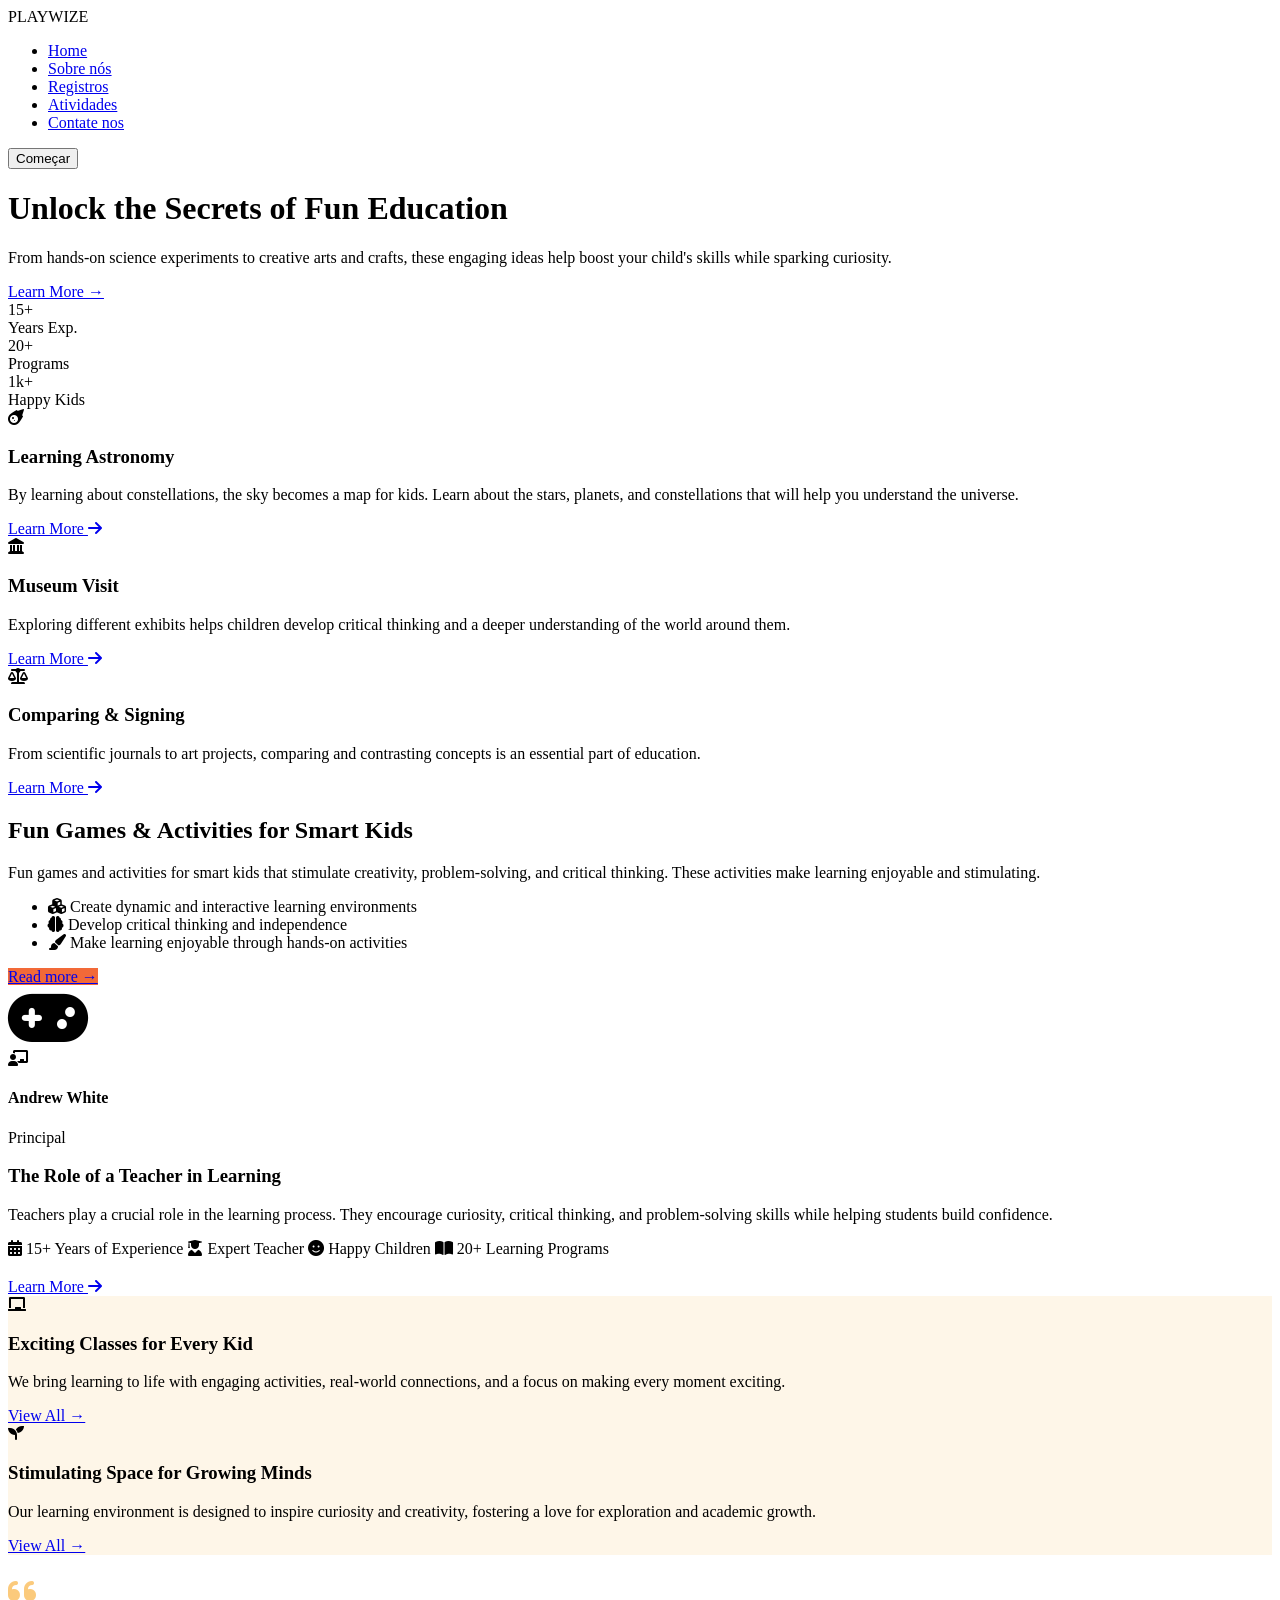
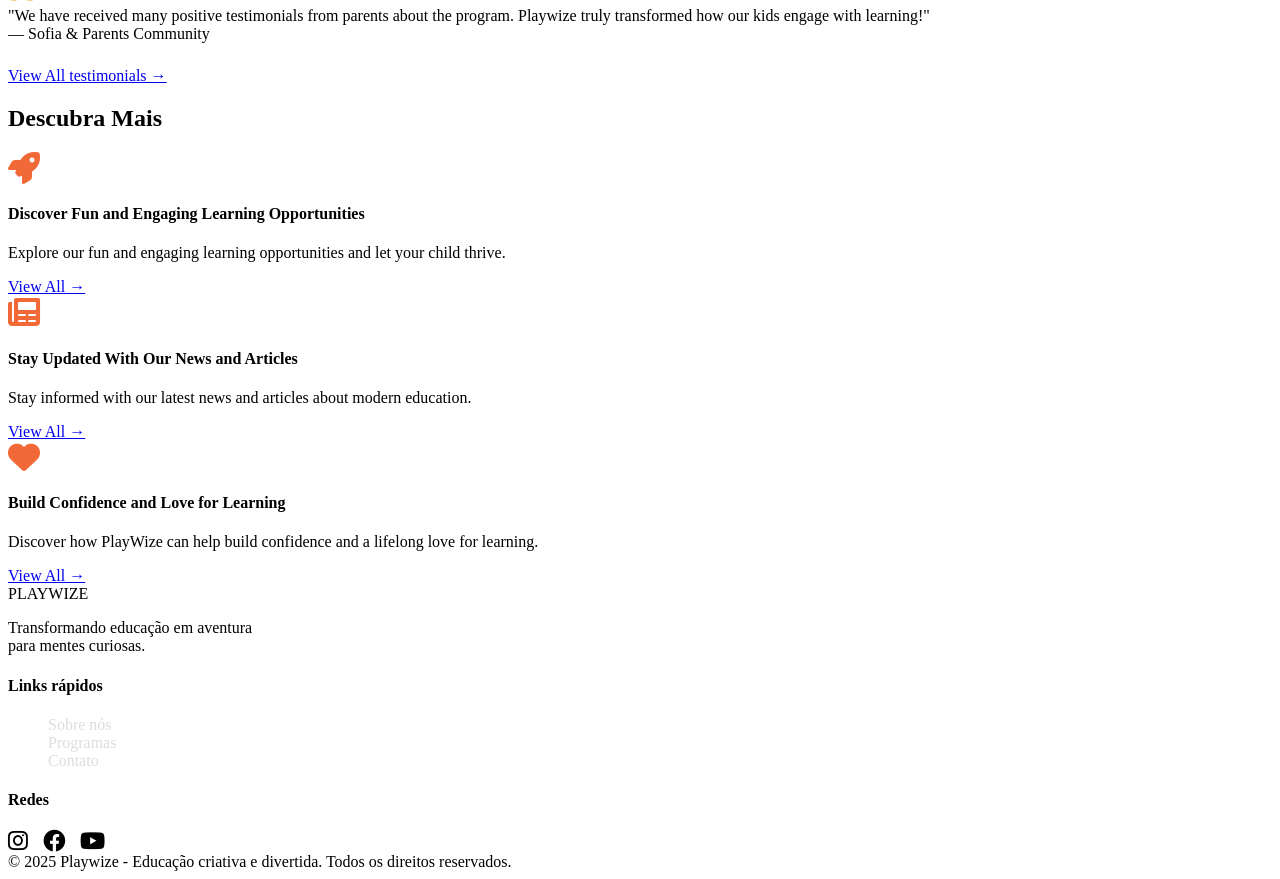
==== index.html @ 47c99db8 "Fase inicial do portfolio" ====
<!DOCTYPE html>
<html lang="pt-br">
<head>
    <meta charset="UTF-8">
    <meta name="viewport" content="width=device-width, initial-scale=1.0, user-scalable=yes">
    <title>Playwize | Educação Divertida e Criativa</title>
    <!-- Google Fonts para uma tipografia moderna -->
    <link href="https://fonts.googleapis.com/css2?family=Inter:opsz,wght@14..32,300;14..32,400;14..32,600;14..32,700;14..32,800&family=Quicksand:wght@400;500;600;700&display=swap" rel="stylesheet">
    <!-- Font Awesome 6 (gratuito) para ícones -->
    <link rel="stylesheet" href="https://cdnjs.cloudflare.com/ajax/libs/font-awesome/6.0.0-beta3/css/all.min.css">
    <!-- CSS Externo -->
    <link rel="stylesheet" href="style.css">
</head>
<body>

<div class="container">
    <!-- Navegação -->
    <div class="navbar">
        <div class="logo">PLAYWIZE</div>
        <ul class="nav-links">
            <li><a href="#">Home</a></li>
            <li><a href="#">Sobre nós</a></li>
            <li><a href="#">Registros</a></li>
            <li><a href="atividades.html">Atividades</a></li>
            <li><a href="#">Contate nos</a></li>
        </ul>
        <button class="btn-outline">Começar</button>
    </div>

    <!-- Hero principal: Unlock the Secrets -->
    <div class="hero">
        <div class="hero-content">
            <h1>Unlock the Secrets of Fun Education</h1>
            <p>From hands-on science experiments to creative arts and crafts, these engaging ideas help boost your child's skills while sparking curiosity.</p>
            <a href="#" class="btn-primary">Learn More →</a>
        </div>
        <div class="hero-stats">
            <div class="stat-item"><div class="stat-number">15+</div><div class="stat-label">Years Exp.</div></div>
            <div class="stat-item"><div class="stat-number">20+</div><div class="stat-label">Programs</div></div>
            <div class="stat-item"><div class="stat-number">1k+</div><div class="stat-label">Happy Kids</div></div>
        </div>
    </div>

    <!-- Três cards principais: Astronomy, Museum, Comparing -->
    <div class="cards-grid">
        <div class="card">
            <div class="card-icon"><i class="fas fa-meteor"></i></div>
            <h3>Learning Astronomy</h3>
            <p>By learning about constellations, the sky becomes a map for kids. Learn about the stars, planets, and constellations that will help you understand the universe.</p>
            <a href="#" class="card-link">Learn More <i class="fas fa-arrow-right"></i></a>
        </div>
        <div class="card">
            <div class="card-icon"><i class="fas fa-landmark"></i></div>
            <h3>Museum Visit</h3>
            <p>Exploring different exhibits helps children develop critical thinking and a deeper understanding of the world around them.</p>
            <a href="#" class="card-link">Learn More <i class="fas fa-arrow-right"></i></a>
        </div>
        <div class="card">
            <div class="card-icon"><i class="fas fa-balance-scale"></i></div>
            <h3>Comparing & Signing</h3>
            <p>From scientific journals to art projects, comparing and contrasting concepts is an essential part of education.</p>
            <a href="#" class="card-link">Learn More <i class="fas fa-arrow-right"></i></a>
        </div>
    </div>

    <!-- Seção "Fun Games & Activities for Smart Kids" com 3 itens + Read more -->
    <div class="features-row">
        <div class="features-text">
            <h2>Fun Games & Activities for Smart Kids</h2>
            <p>Fun games and activities for smart kids that stimulate creativity, problem-solving, and critical thinking. These activities make learning enjoyable and stimulating.</p>
            <ul class="feature-list">
                <li><i class="fas fa-cubes"></i> Create dynamic and interactive learning environments</li>
                <li><i class="fas fa-brain"></i> Develop critical thinking and independence</li>
                <li><i class="fas fa-paintbrush"></i> Make learning enjoyable through hands-on activities</li>
            </ul>
            <a href="#" class="btn-primary" style="background:#F26938;">Read more →</a>
        </div>
        <div class="features-img">
            <i class="fas fa-gamepad" style="font-size: 4rem;"></i>
        </div>
    </div>

    <!-- Teacher role + Andrew White + estatísticas adicionais -->
    <div class="teacher-profile">
        <div class="teacher-avatar">
            <i class="fas fa-chalkboard-user"></i>
            <h4>Andrew White</h4>
            <p>Principal</p>
        </div>
        <div class="teacher-info">
            <h3>The Role of a Teacher in Learning</h3>
            <p>Teachers play a crucial role in the learning process. They encourage curiosity, critical thinking, and problem-solving skills while helping students build confidence.</p>
            <div class="teacher-stats">
                <span class="stat-mini"><i class="fas fa-calendar-alt"></i> 15+ Years of Experience</span>
                <span class="stat-mini"><i class="fas fa-user-graduate"></i> Expert Teacher</span>
                <span class="stat-mini"><i class="fas fa-smile"></i> Happy Children</span>
                <span class="stat-mini"><i class="fas fa-book-open"></i> 20+ Learning Programs</span>
            </div>
            <a href="#" class="card-link" style="margin-top: 20px; display: inline-block;">Learn More <i class="fas fa-arrow-right"></i></a>
        </div>
    </div>

    <!-- Exciting Classes for Every Kid + stimulating space (2 blocos) -->
    <div class="cards-grid" style="margin-bottom: 20px;">
        <div class="card" style="background:#FEF6E8;">
            <div class="card-icon"><i class="fas fa-chalkboard"></i></div>
            <h3>Exciting Classes for Every Kid</h3>
            <p>We bring learning to life with engaging activities, real-world connections, and a focus on making every moment exciting.</p>
            <a href="#" class="card-link">View All →</a>
        </div>
        <div class="card" style="background:#FEF6E8;">
            <div class="card-icon"><i class="fas fa-seedling"></i></div>
            <h3>Stimulating Space for Growing Minds</h3>
            <p>Our learning environment is designed to inspire curiosity and creativity, fostering a love for exploration and academic growth.</p>
            <a href="#" class="card-link">View All →</a>
        </div>
    </div>

    <!-- Depoimentos "What Parents Say" -->
    <div class="testimonials">
        <i class="fas fa-quote-left" style="font-size: 2rem; color:#F9A826; opacity:0.6;"></i>
        <div class="testimonial-text">"We have received many positive testimonials from parents about the program. Playwize truly transformed how our kids engage with learning!"</div>
        <div class="stat-mini" style="background: white; display: inline-block;">— Sofia & Parents Community</div>
        <div style="margin-top: 24px;"><a href="#" class="card-link">View All testimonials →</a></div>
    </div>

    <!-- Discover fun learning opportunities + stay updated + Build confidence (três colunas estilo artigos/news) -->
    <h2 class="section-title" style="margin-bottom: 20px;">Descubra Mais</h2>
    <div class="grid-articles">
        <div class="article-card">
            <i class="fas fa-rocket" style="font-size: 2rem; color:#F26938;"></i>
            <h4>Discover Fun and Engaging Learning Opportunities</h4>
            <p>Explore our fun and engaging learning opportunities and let your child thrive.</p>
            <a href="#" class="btn-sm">View All →</a>
        </div>
        <div class="article-card">
            <i class="fas fa-newspaper" style="font-size: 2rem; color:#F26938;"></i>
            <h4>Stay Updated With Our News and Articles</h4>
            <p>Stay informed with our latest news and articles about modern education.</p>
            <a href="#" class="btn-sm">View All →</a>
        </div>
        <div class="article-card">
            <i class="fas fa-heart" style="font-size: 2rem; color:#F26938;"></i>
            <h4>Build Confidence and Love for Learning</h4>
            <p>Discover how PlayWize can help build confidence and a lifelong love for learning.</p>
            <a href="#" class="btn-sm">View All →</a>
        </div>
    </div>

</div> <!-- fim container -->

<footer>
    <div class="container">
        <div class="footer-inner">
            <div>
                <div class="footer-logo">PLAYWIZE</div>
                <p style="margin-top: 16px; max-width: 260px;">Transformando educação em aventura para mentes curiosas.</p>
            </div>
            <div>
                <h4>Links rápidos</h4>
                <ul style="list-style: none; margin-top: 10px;">
                    <li><a href="#" style="color:#ddd; text-decoration: none;">Sobre nós</a></li>
                    <li><a href="#" style="color:#ddd; text-decoration: none;">Programas</a></li>
                    <li><a href="#" style="color:#ddd; text-decoration: none;">Contato</a></li>
                </ul>
            </div>
            <div>
                <h4>Redes</h4>
                <div style="display: flex; gap: 15px; margin-top: 12px;">
                    <i class="fab fa-instagram" style="font-size: 1.4rem;"></i>
                    <i class="fab fa-facebook" style="font-size: 1.4rem;"></i>
                    <i class="fab fa-youtube" style="font-size: 1.4rem;"></i>
                </div>
            </div>
        </div>
        <div class="copyright">
            © 2025 Playwize - Educação criativa e divertida. Todos os direitos reservados.
        </div>
    </div>
</footer>

<!-- Script para navegação demonstrativa -->
<script>
    document.querySelectorAll('a[href="#"]').forEach(link => {
        link.addEventListener('click', (e) => {
            e.preventDefault();
            alert('Navegação demonstrativa: esta é uma landing page estática do Playwize.');
        });
    });
    document.querySelectorAll('.btn-primary, .btn-outline, .card-link, .btn-sm').forEach(btn => {
        if(btn.getAttribute('href') === '#') {
            btn.addEventListener('click', (e) => {
                e.preventDefault();
                alert('Explore mais conteúdos incríveis do Playwize!');
            });
        }
    });
</script>
</body>
</html>
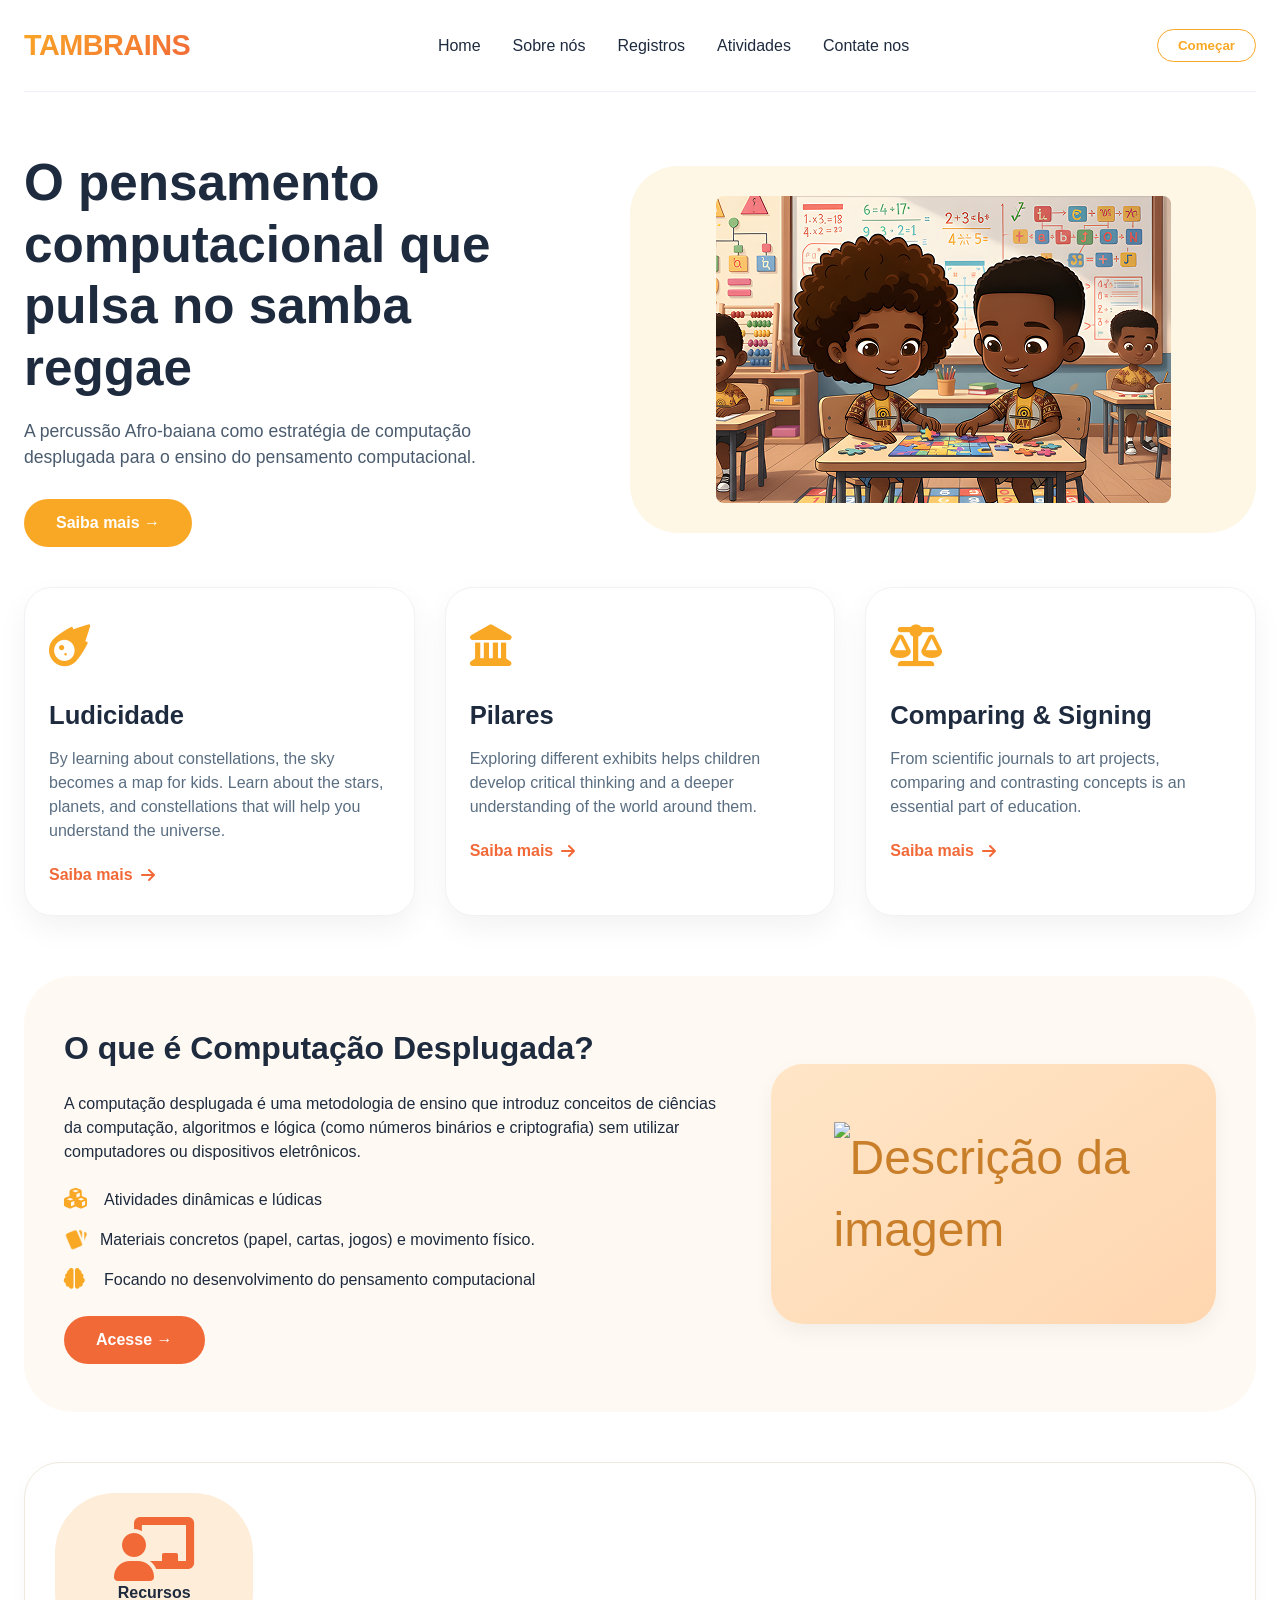
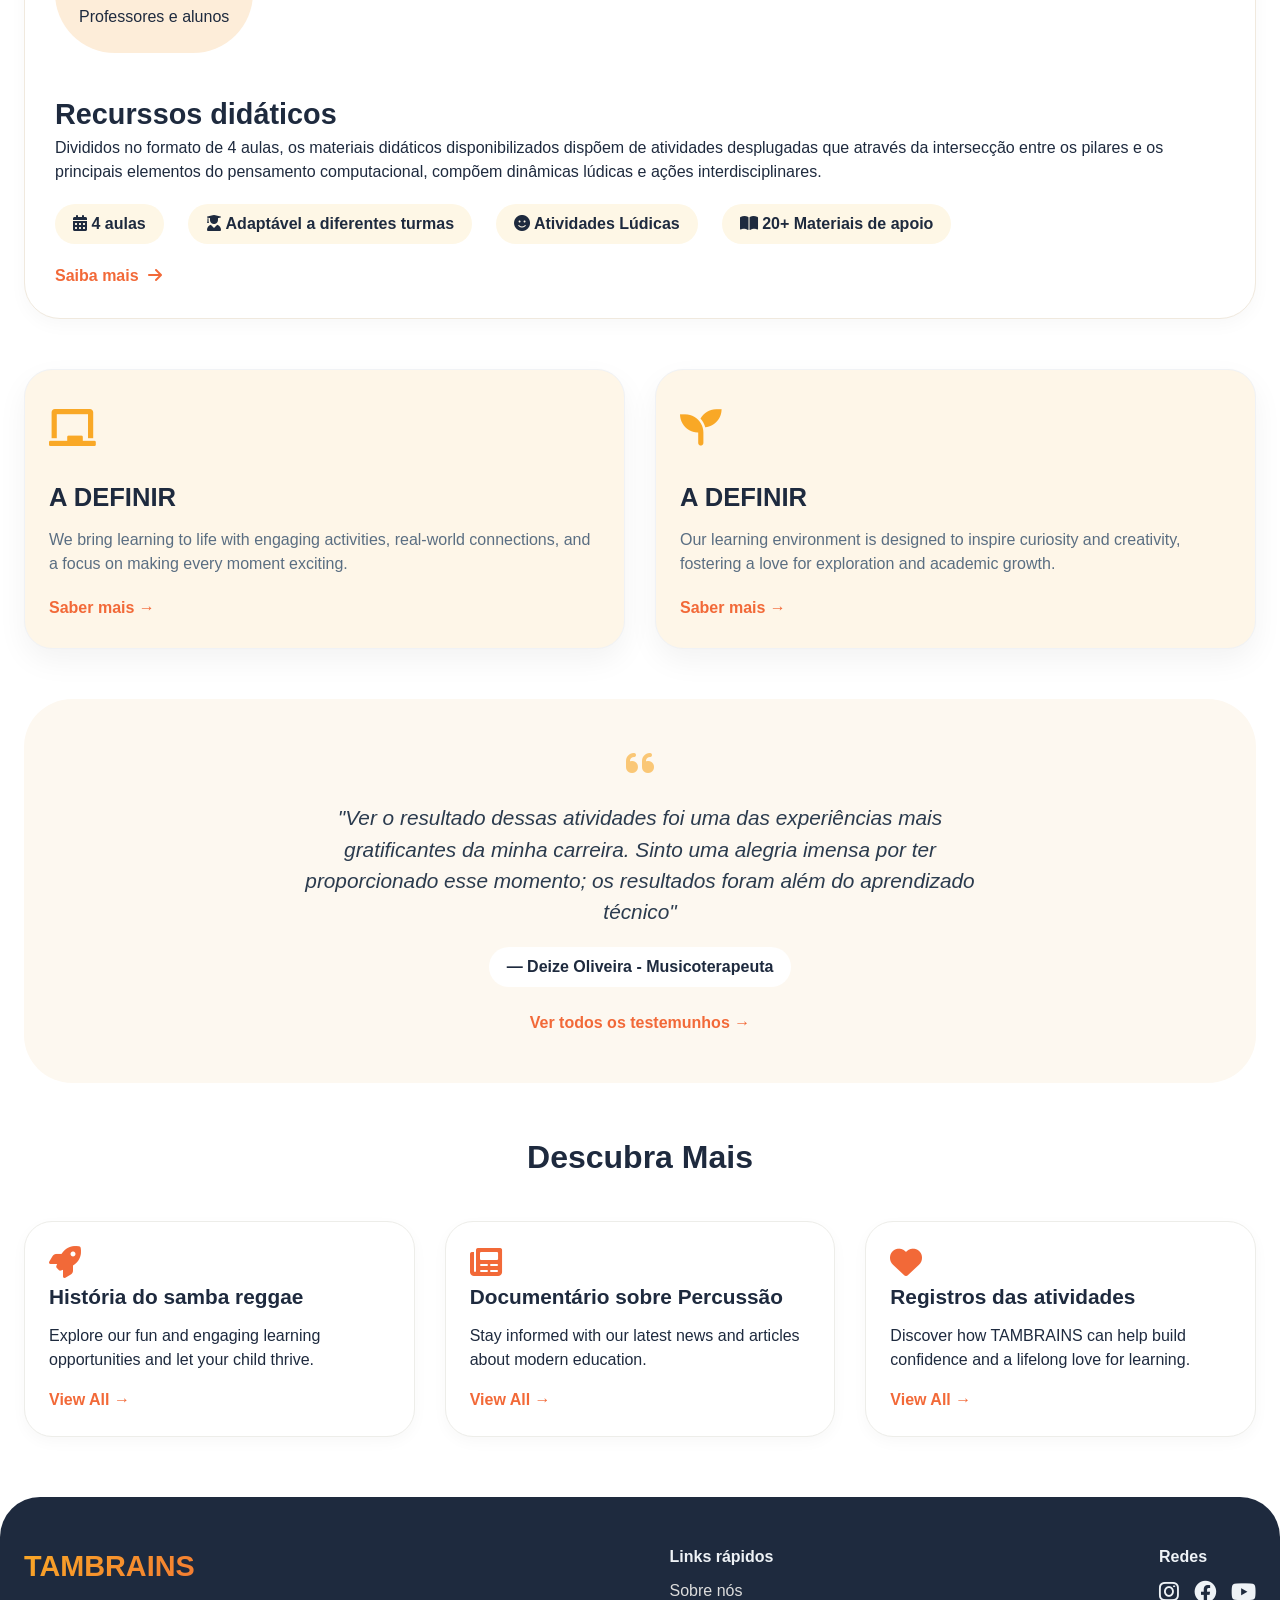
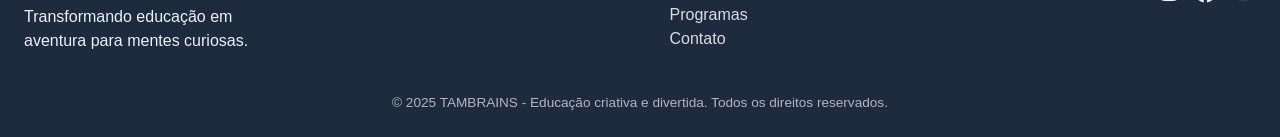
==== commit 89c8de52: "correção de erro de commit" ====
--- a/index.html
+++ b/index.html
@@ -3,7 +3,7 @@
 <head>
     <meta charset="UTF-8">
     <meta name="viewport" content="width=device-width, initial-scale=1.0, user-scalable=yes">
-    <title>Playwize | Educação Divertida e Criativa</title>
+    <title>O pensamento computacional que pulsa no samba reggae</title>
     <!-- Google Fonts para uma tipografia moderna -->
     <link href="https://fonts.googleapis.com/css2?family=Inter:opsz,wght@14..32,300;14..32,400;14..32,600;14..32,700;14..32,800&family=Quicksand:wght@400;500;600;700&display=swap" rel="stylesheet">
     <!-- Font Awesome 6 (gratuito) para ícones -->
@@ -16,7 +16,7 @@
 <div class="container">
     <!-- Navegação -->
     <div class="navbar">
-        <div class="logo">PLAYWIZE</div>
+        <div class="logo">TAMBRAINS</div>
         <ul class="nav-links">
             <li><a href="#">Home</a></li>
             <li><a href="#">Sobre nós</a></li>
@@ -30,73 +30,71 @@
     <!-- Hero principal: Unlock the Secrets -->
     <div class="hero">
         <div class="hero-content">
-            <h1>Unlock the Secrets of Fun Education</h1>
-            <p>From hands-on science experiments to creative arts and crafts, these engaging ideas help boost your child's skills while sparking curiosity.</p>
-            <a href="#" class="btn-primary">Learn More →</a>
+            <h1>O pensamento computacional que pulsa no samba reggae</h1>
+            <p>A percussão Afro-baiana como estratégia de computação desplugada para o ensino do pensamento computacional.</p>
+            <a href="#" class="btn-primary">Saiba mais →</a>
         </div>
-        <div class="hero-stats">
-            <div class="stat-item"><div class="stat-number">15+</div><div class="stat-label">Years Exp.</div></div>
-            <div class="stat-item"><div class="stat-number">20+</div><div class="stat-label">Programs</div></div>
-            <div class="stat-item"><div class="stat-number">1k+</div><div class="stat-label">Happy Kids</div></div>
+       <div class="hero-stats">
+        <img src="assets/images/Img1.png" alt="Descrição da Oficina" class="img-hero">
         </div>
-    </div>
+        </div>
 
     <!-- Três cards principais: Astronomy, Museum, Comparing -->
     <div class="cards-grid">
         <div class="card">
             <div class="card-icon"><i class="fas fa-meteor"></i></div>
-            <h3>Learning Astronomy</h3>
+            <h3>Ludicidade</h3>
             <p>By learning about constellations, the sky becomes a map for kids. Learn about the stars, planets, and constellations that will help you understand the universe.</p>
-            <a href="#" class="card-link">Learn More <i class="fas fa-arrow-right"></i></a>
+            <a href="#" class="card-link">Saiba mais <i class="fas fa-arrow-right"></i></a>
         </div>
         <div class="card">
             <div class="card-icon"><i class="fas fa-landmark"></i></div>
-            <h3>Museum Visit</h3>
+            <h3>Pilares</h3>
             <p>Exploring different exhibits helps children develop critical thinking and a deeper understanding of the world around them.</p>
-            <a href="#" class="card-link">Learn More <i class="fas fa-arrow-right"></i></a>
+            <a href="#" class="card-link">Saiba mais <i class="fas fa-arrow-right"></i></a>
         </div>
         <div class="card">
             <div class="card-icon"><i class="fas fa-balance-scale"></i></div>
             <h3>Comparing & Signing</h3>
             <p>From scientific journals to art projects, comparing and contrasting concepts is an essential part of education.</p>
-            <a href="#" class="card-link">Learn More <i class="fas fa-arrow-right"></i></a>
+            <a href="#" class="card-link">Saiba mais <i class="fas fa-arrow-right"></i></a>
         </div>
     </div>
 
-    <!-- Seção "Fun Games & Activities for Smart Kids" com 3 itens + Read more -->
+    <!-- Seção Computação Desplugada-->
     <div class="features-row">
         <div class="features-text">
-            <h2>Fun Games & Activities for Smart Kids</h2>
-            <p>Fun games and activities for smart kids that stimulate creativity, problem-solving, and critical thinking. These activities make learning enjoyable and stimulating.</p>
+            <h2>O que é Computação Desplugada?</h2>
+            <p>A computação desplugada é uma metodologia de ensino que introduz conceitos de ciências da computação, algoritmos e lógica (como números binários e criptografia) sem utilizar computadores ou dispositivos eletrônicos.</p>
             <ul class="feature-list">
-                <li><i class="fas fa-cubes"></i> Create dynamic and interactive learning environments</li>
-                <li><i class="fas fa-brain"></i> Develop critical thinking and independence</li>
-                <li><i class="fas fa-paintbrush"></i> Make learning enjoyable through hands-on activities</li>
+                <li><i class="fas fa-cubes"></i> Atividades dinâmicas e lúdicas</li>
+                <li><img src="assets/icons/mdi_cards.png" alt="ícone de carta" class="custom-icon"> Materiais concretos (papel, cartas, jogos) e movimento físico.</li>
+                <li><i class="fas fa-brain"></i> Focando no desenvolvimento do pensamento computacional</li>
             </ul>
-            <a href="#" class="btn-primary" style="background:#F26938;">Read more →</a>
+            <a href="#" class="btn-primary" style="background:#F26938;">Acesse →</a>
         </div>
         <div class="features-img">
-            <i class="fas fa-gamepad" style="font-size: 4rem;"></i>
+            <img src="assets/images/img2.png" alt="Descrição da imagem" style="width: 320px; height: auto;">
         </div>
-    </div>
+        </div>
 
-    <!-- Teacher role + Andrew White + estatísticas adicionais -->
+    <!-- Teacher role-->
     <div class="teacher-profile">
         <div class="teacher-avatar">
             <i class="fas fa-chalkboard-user"></i>
-            <h4>Andrew White</h4>
-            <p>Principal</p>
+            <h4>Recursos</h4>
+            <p>Professores e alunos</p>
         </div>
         <div class="teacher-info">
-            <h3>The Role of a Teacher in Learning</h3>
-            <p>Teachers play a crucial role in the learning process. They encourage curiosity, critical thinking, and problem-solving skills while helping students build confidence.</p>
+            <h3>Recurssos didáticos </h3>
+            <p>Divididos no formato de 4 aulas, os materiais didáticos disponibilizados dispõem de atividades desplugadas que através da intersecção entre os pilares e os principais elementos do pensamento computacional, compõem dinâmicas lúdicas e ações interdisciplinares.</p>
             <div class="teacher-stats">
-                <span class="stat-mini"><i class="fas fa-calendar-alt"></i> 15+ Years of Experience</span>
-                <span class="stat-mini"><i class="fas fa-user-graduate"></i> Expert Teacher</span>
-                <span class="stat-mini"><i class="fas fa-smile"></i> Happy Children</span>
-                <span class="stat-mini"><i class="fas fa-book-open"></i> 20+ Learning Programs</span>
+                <span class="stat-mini"><i class="fas fa-calendar-alt"></i> 4 aulas</span>
+                <span class="stat-mini"><i class="fas fa-user-graduate"></i> Adaptável a diferentes turmas</span>
+                <span class="stat-mini"><i class="fas fa-smile"></i> Atividades Lúdicas</span>
+                <span class="stat-mini"><i class="fas fa-book-open"></i>  20+ Materiais de apoio </span>
             </div>
-            <a href="#" class="card-link" style="margin-top: 20px; display: inline-block;">Learn More <i class="fas fa-arrow-right"></i></a>
+            <a href="#" class="card-link" style="margin-top: 20px; display: inline-block;">Saiba mais  <i class="fas fa-arrow-right"></i></a>
         </div>
     </div>
 
@@ -104,24 +102,24 @@
     <div class="cards-grid" style="margin-bottom: 20px;">
         <div class="card" style="background:#FEF6E8;">
             <div class="card-icon"><i class="fas fa-chalkboard"></i></div>
-            <h3>Exciting Classes for Every Kid</h3>
+            <h3>A DEFINIR</h3>
             <p>We bring learning to life with engaging activities, real-world connections, and a focus on making every moment exciting.</p>
-            <a href="#" class="card-link">View All →</a>
+            <a href="#" class="card-link">Saber mais →</a>
         </div>
         <div class="card" style="background:#FEF6E8;">
             <div class="card-icon"><i class="fas fa-seedling"></i></div>
-            <h3>Stimulating Space for Growing Minds</h3>
+            <h3>A DEFINIR</h3>
             <p>Our learning environment is designed to inspire curiosity and creativity, fostering a love for exploration and academic growth.</p>
-            <a href="#" class="card-link">View All →</a>
+            <a href="#" class="card-link">Saber mais →</a>
         </div>
     </div>
 
     <!-- Depoimentos "What Parents Say" -->
     <div class="testimonials">
         <i class="fas fa-quote-left" style="font-size: 2rem; color:#F9A826; opacity:0.6;"></i>
-        <div class="testimonial-text">"We have received many positive testimonials from parents about the program. Playwize truly transformed how our kids engage with learning!"</div>
-        <div class="stat-mini" style="background: white; display: inline-block;">— Sofia & Parents Community</div>
-        <div style="margin-top: 24px;"><a href="#" class="card-link">View All testimonials →</a></div>
+        <div class="testimonial-text">"Ver o resultado dessas atividades foi uma das experiências mais gratificantes da minha carreira. Sinto uma alegria imensa por ter proporcionado esse momento; os resultados foram além do aprendizado técnico"</div>
+        <div class="stat-mini" style="background: white; display: inline-block;">— Deize Oliveira - Musicoterapeuta</div>
+        <div style="margin-top: 24px;"><a href="#" class="card-link">Ver todos os testemunhos →</a></div>
     </div>
 
     <!-- Discover fun learning opportunities + stay updated + Build confidence (três colunas estilo artigos/news) -->
@@ -129,20 +127,20 @@
     <div class="grid-articles">
         <div class="article-card">
             <i class="fas fa-rocket" style="font-size: 2rem; color:#F26938;"></i>
-            <h4>Discover Fun and Engaging Learning Opportunities</h4>
+            <h4>História do samba reggae</h4>
             <p>Explore our fun and engaging learning opportunities and let your child thrive.</p>
             <a href="#" class="btn-sm">View All →</a>
         </div>
         <div class="article-card">
             <i class="fas fa-newspaper" style="font-size: 2rem; color:#F26938;"></i>
-            <h4>Stay Updated With Our News and Articles</h4>
+            <h4>Documentário sobre Percussão</h4>
             <p>Stay informed with our latest news and articles about modern education.</p>
             <a href="#" class="btn-sm">View All →</a>
         </div>
         <div class="article-card">
             <i class="fas fa-heart" style="font-size: 2rem; color:#F26938;"></i>
-            <h4>Build Confidence and Love for Learning</h4>
-            <p>Discover how PlayWize can help build confidence and a lifelong love for learning.</p>
+            <h4>Registros das atividades</h4>
+            <p>Discover how TAMBRAINS can help build confidence and a lifelong love for learning.</p>
             <a href="#" class="btn-sm">View All →</a>
         </div>
     </div>
@@ -153,7 +151,7 @@
     <div class="container">
         <div class="footer-inner">
             <div>
-                <div class="footer-logo">PLAYWIZE</div>
+                <div class="footer-logo">TAMBRAINS</div>
                 <p style="margin-top: 16px; max-width: 260px;">Transformando educação em aventura para mentes curiosas.</p>
             </div>
             <div>
@@ -174,7 +172,7 @@
             </div>
         </div>
         <div class="copyright">
-            © 2025 Playwize - Educação criativa e divertida. Todos os direitos reservados.
+            © 2025 TAMBRAINS - Educação criativa e divertida. Todos os direitos reservados.
         </div>
     </div>
 </footer>
@@ -184,14 +182,14 @@
     document.querySelectorAll('a[href="#"]').forEach(link => {
         link.addEventListener('click', (e) => {
             e.preventDefault();
-            alert('Navegação demonstrativa: esta é uma landing page estática do Playwize.');
+            alert('Navegação demonstrativa: esta é uma landing page estática do TAMBRAINS.');
         });
     });
     document.querySelectorAll('.btn-primary, .btn-outline, .card-link, .btn-sm').forEach(btn => {
         if(btn.getAttribute('href') === '#') {
             btn.addEventListener('click', (e) => {
                 e.preventDefault();
-                alert('Explore mais conteúdos incríveis do Playwize!');
+                alert('Explore mais conteúdos incríveis do TAMBRAINS!');
             });
         }
     });
--- a/style.css
+++ b/style.css
@@ -0,0 +1,817 @@
+* {
+    margin: 0;
+    padding: 0;
+    box-sizing: border-box;
+}
+
+body {
+    font-family: 'Inter', sans-serif;
+    background-color: #ffffff;
+    color: #1E2A3E;
+    line-height: 1.5;
+    scroll-behavior: smooth;
+}
+
+.container {
+    max-width: 1280px;
+    margin: 0 auto;
+    padding: 0 24px;
+}
+
+/* header / navegação */
+.navbar {
+    display: flex;
+    justify-content: space-between;
+    align-items: center;
+    padding: 24px 0;
+    flex-wrap: wrap;
+    gap: 20px;
+    border-bottom: 1px solid #eef2f6;
+}
+
+.logo {
+    font-size: 1.8rem;
+    font-weight: 800;
+    font-family: 'Quicksand', sans-serif;
+    background: linear-gradient(135deg, #F9A826, #F26938);
+    -webkit-background-clip: text;
+    background-clip: text;
+    color: transparent;
+    letter-spacing: -0.5px;
+}
+
+.logo span {
+    color: #F26938;
+    background: none;
+    -webkit-background-clip: unset;
+    background-clip: unset;
+}
+
+.nav-links {
+    display: flex;
+    gap: 32px;
+    list-style: none;
+    font-weight: 500;
+}
+
+.nav-links a {
+    text-decoration: none;
+    color: #1E2A3E;
+    transition: color 0.2s;
+    font-size: 1rem;
+}
+
+.nav-links a:hover {
+    color: #F9A826;
+}
+
+.btn-outline {
+    border: 1.5px solid #F9A826;
+    background: transparent;
+    padding: 8px 20px;
+    border-radius: 40px;
+    font-weight: 600;
+    color: #F9A826;
+    cursor: pointer;
+    transition: 0.2s;
+}
+
+.btn-outline:hover {
+    background: #F9A826;
+    color: white;
+}
+
+/* hero */
+.hero {
+    display: flex;
+    flex-wrap: wrap;
+    align-items: center;
+    justify-content: space-between;
+    gap: 40px;
+    padding: 60px 0 40px;
+}
+
+.hero-content {
+    flex: 1;
+}
+
+.hero-content h1 {
+    font-size: 3.2rem;
+    font-weight: 800;
+    line-height: 1.2;
+    margin-bottom: 20px;
+    font-family: 'Quicksand', sans-serif;
+    color: #1E2A3E;
+}
+
+.hero-content p {
+    font-size: 1.1rem;
+    color: #4a5b6e;
+    margin-bottom: 28px;
+    max-width: 90%;
+}
+
+.btn-primary {
+    background: #F9A826;
+    border: none;
+    padding: 12px 32px;
+    border-radius: 40px;
+    font-weight: 700;
+    font-size: 1rem;
+    color: white;
+    cursor: pointer;
+    transition: all 0.2s;
+    display: inline-block;
+    text-decoration: none;
+}
+
+.btn-primary:hover {
+    background: #e08e1a;
+    transform: translateY(-2px);
+}
+
+.hero-stats {
+    flex: 1;
+    background: #FEF7E6;
+    border-radius: 48px;
+    padding: 30px;
+    display: flex;
+    flex-wrap: wrap;
+    justify-content: center;
+    gap: 20px;
+    align-items: center;    
+    overflow: hidden;        
+}
+
+.img-hero {
+    max-width: 90%;         
+    max-height: 90%;       
+    height: auto;
+    object-fit: contain;     
+}
+
+.custom-icon {
+    width: 24px;  
+    height: 24px; 
+    display: inline-block;
+    vertical-align: middle; 
+}
+
+.stat-item {
+    text-align: center;
+}
+
+.stat-number {
+    font-size: 2rem;
+    font-weight: 800;
+    color: #F26938;
+}
+
+.stat-label {
+    font-size: 0.9rem;
+    font-weight: 500;
+}
+
+/* grade de cards (3 colunas) */
+.section-title {
+    font-size: 2rem;
+    font-weight: 700;
+    margin: 48px 0 32px 0;
+    font-family: 'Quicksand', sans-serif;
+    text-align: center;
+}
+
+.cards-grid {
+    display: grid;
+    grid-template-columns: repeat(auto-fit, minmax(280px, 1fr));
+    gap: 30px;
+    margin-bottom: 60px;
+}
+
+.card {
+    background: white;
+    border-radius: 28px;
+    padding: 28px 24px;
+    box-shadow: 0 12px 30px rgba(0,0,0,0.05);
+    transition: 0.25s ease;
+    border: 1px solid #f0f2f5;
+}
+
+.card:hover {
+    transform: translateY(-6px);
+    box-shadow: 0 20px 35px rgba(0,0,0,0.1);
+}
+
+.card-icon {
+    font-size: 2.6rem;
+    color: #F9A826;
+    margin-bottom: 18px;
+}
+
+.card h3 {
+    font-size: 1.6rem;
+    margin-bottom: 12px;
+    font-weight: 700;
+}
+
+.card p {
+    color: #5a6e82;
+    margin-bottom: 20px;
+}
+
+.card-link {
+    font-weight: 600;
+    color: #F26938;
+    text-decoration: none;
+    display: inline-flex;
+    align-items: center;
+    gap: 8px;
+}
+
+.card-link i {
+    transition: transform 0.2s;
+}
+
+.card-link:hover i {
+    transform: translateX(4px);
+}
+
+/* seção de destaques com 3 bullets e imagem (simulada) */
+.features-row {
+    display: flex;
+    flex-wrap: wrap;
+    gap: 40px;
+    background: #FEFAF3;
+    border-radius: 48px;
+    padding: 48px 40px;
+    margin: 40px 0;
+    align-items: center;
+}
+
+.features-text {
+    flex: 1.2;
+}
+
+.features-text h2 {
+    font-size: 2rem;
+    margin-bottom: 20px;
+}
+
+.feature-list {
+    list-style: none;
+    margin: 24px 0;
+}
+
+.feature-list li {
+    margin-bottom: 16px;
+    display: flex;
+    align-items: center;
+    gap: 12px;
+    font-weight: 500;
+}
+
+.feature-list i {
+    color: #F9A826;
+    font-size: 1.3rem;
+    width: 28px;
+}
+
+.features-img {
+    flex: 0.8;
+    background: linear-gradient(145deg, #FFE6C7, #FFD6B0);
+    border-radius: 32px;
+    height: 260px;
+    display: flex;
+    align-items: center;
+    justify-content: center;
+    font-size: 3rem;
+    color: #c97e2a;
+    box-shadow: 0 8px 20px rgba(0,0,0,0.05);
+}
+
+.feature-icon {
+    width: 180px;  
+    height: auto;  
+    display: block;
+    margin: 0 auto; 
+}
+
+/* Opcional: aumentar um pouco mais em telas maiores */
+@media (min-width: 768px) {
+    .feature-icon {
+        width: 250px;
+    }
+}
+
+/* role do professor + depoimentos */
+.teacher-profile {
+    display: flex;
+    flex-wrap: wrap;
+    gap: 40px;
+    background: #fff;
+    border-radius: 36px;
+    padding: 30px;
+    margin: 50px 0;
+    align-items: center;
+    box-shadow: 0 6px 18px rgba(0,0,0,0.03);
+    border: 1px solid #f0e9de;
+}
+
+.teacher-avatar {
+    background: #FDEDD9;
+    border-radius: 60px;
+    padding: 24px;
+    text-align: center;
+    min-width: 180px;
+}
+
+.teacher-avatar i {
+    font-size: 4rem;
+    color: #F26938;
+}
+
+.teacher-info h3 {
+    font-size: 1.8rem;
+    font-weight: 700;
+}
+
+.teacher-stats {
+    display: flex;
+    flex-wrap: wrap;
+    gap: 24px;
+    margin-top: 20px;
+}
+
+.stat-mini {
+    background: #FEF7E6;
+    border-radius: 40px;
+    padding: 8px 18px;
+    font-weight: 600;
+}
+
+.testimonials {
+    background: #FDF8F0;
+    border-radius: 48px;
+    padding: 48px 32px;
+    text-align: center;
+    margin: 50px 0;
+}
+
+.testimonial-text {
+    font-size: 1.3rem;
+    font-style: italic;
+    max-width: 700px;
+    margin: 20px auto;
+    color: #2b3b4e;
+}
+
+.grid-articles {
+    display: grid;
+    grid-template-columns: repeat(auto-fit, minmax(260px, 1fr));
+    gap: 30px;
+    margin: 40px 0;
+}
+
+.article-card {
+    background: #ffffff;
+    border-radius: 28px;
+    padding: 24px;
+    box-shadow: 0 5px 15px rgba(0,0,0,0.03);
+    border: 1px solid #edede9;
+    transition: 0.2s;
+}
+
+.article-card h4 {
+    font-size: 1.3rem;
+    margin-bottom: 12px;
+}
+
+.btn-sm {
+    margin-top: 16px;
+    display: inline-block;
+    font-weight: 600;
+    color: #F26938;
+    text-decoration: none;
+}
+
+footer {
+    background: #1E2A3E;
+    color: #eef2f6;
+    padding: 48px 0 24px;
+    margin-top: 60px;
+    border-radius: 40px 40px 0 0;
+}
+
+.footer-inner {
+    display: flex;
+    flex-wrap: wrap;
+    justify-content: space-between;
+    gap: 30px;
+}
+
+.footer-logo {
+    font-size: 1.8rem;
+    font-weight: 800;
+    font-family: 'Quicksand', sans-serif;
+    background: linear-gradient(135deg, #F9A826, #F26938);
+    -webkit-background-clip: text;
+    background-clip: text;
+    color: transparent;
+}
+
+.copyright {
+    text-align: center;
+    margin-top: 40px;
+    font-size: 0.85rem;
+    opacity: 0.7;
+}
+
+/* Responsividade */
+@media (max-width: 800px) {
+    .navbar {
+        flex-direction: column;
+    }
+    .hero-content h1 {
+        font-size: 2.3rem;
+    }
+    .hero-content p {
+        max-width: 100%;
+    }
+    .section-title {
+        font-size: 1.7rem;
+    }
+}
+
+button, a {
+    cursor: pointer;
+}
+
+/* ============================================
+   NOVOS ESTILOS PARA A PÁGINA DE ATIVIDADES
+   ============================================ */
+
+/* Navegação - link ativo */
+.nav-links a.active {
+    color: #F9A826;
+    border-bottom: 2px solid #F9A826;
+    padding-bottom: 4px;
+}
+
+/* Course Header */
+.course-header {
+    background: linear-gradient(135deg, #1E2A3E 0%, #2a3a4e 100%);
+    border-radius: 24px;
+    padding: 24px 32px;
+    margin: 40px 0 30px;
+    display: flex;
+    flex-wrap: wrap;
+    justify-content: space-between;
+    align-items: center;
+    gap: 20px;
+}
+
+.course-progress {
+    display: flex;
+    align-items: center;
+    gap: 15px;
+    flex-wrap: wrap;
+}
+
+.progress-label {
+    color: #F9A826;
+    font-weight: 600;
+    font-size: 0.9rem;
+}
+
+.progress-bar-container {
+    width: 200px;
+    height: 8px;
+    background: #3a4a5e;
+    border-radius: 10px;
+    overflow: hidden;
+}
+
+.progress-bar-fill {
+    height: 100%;
+    background: #F9A826;
+    border-radius: 10px;
+    transition: width 0.3s ease;
+}
+
+.progress-percent {
+    color: white;
+    font-weight: 700;
+}
+
+.course-stats-badge {
+    display: flex;
+    gap: 12px;
+    align-items: center;
+    flex-wrap: wrap;
+}
+
+.stat-badge {
+    background: #2a3a4e;
+    color: #ddd;
+    padding: 8px 16px;
+    border-radius: 40px;
+    font-size: 0.85rem;
+}
+
+.btn-reset, .btn-continue {
+    padding: 8px 20px;
+    border-radius: 40px;
+    border: none;
+    font-weight: 600;
+    cursor: pointer;
+    transition: 0.2s;
+}
+
+.btn-reset {
+    background: transparent;
+    border: 1px solid #F9A826;
+    color: #F9A826;
+}
+
+.btn-reset:hover {
+    background: #F9A826;
+    color: #1E2A3E;
+}
+
+.btn-continue {
+    background: #F9A826;
+    color: #1E2A3E;
+}
+
+.btn-continue:hover {
+    background: #e08e1a;
+    transform: translateY(-2px);
+}
+
+/* Course Info Card */
+.course-info-card {
+    background: white;
+    border-radius: 32px;
+    padding: 40px;
+    margin: 30px 0;
+    box-shadow: 0 20px 40px rgba(0,0,0,0.05);
+    border: 1px solid #f0f2f5;
+}
+
+.course-info-left {
+    display: flex;
+    justify-content: space-between;
+    margin-bottom: 20px;
+    flex-wrap: wrap;
+    gap: 10px;
+}
+
+.course-code {
+    background: #FEF7E6;
+    padding: 6px 14px;
+    border-radius: 30px;
+    font-weight: 600;
+    color: #F26938;
+    font-size: 0.85rem;
+}
+
+.course-duration {
+    color: #8a9aae;
+    font-size: 0.9rem;
+}
+
+.course-main-title {
+    font-size: 2.2rem;
+    font-weight: 800;
+    margin-bottom: 20px;
+    font-family: 'Quicksand', sans-serif;
+    color: #1E2A3E;
+}
+
+.course-description {
+    color: #5a6e82;
+    line-height: 1.6;
+    margin-bottom: 20px;
+}
+
+/* Tech Tags */
+.tech-tags {
+    display: flex;
+    flex-wrap: wrap;
+    gap: 12px;
+    margin: 25px 0;
+}
+
+.tech-tag {
+    background: #F0F2F5;
+    padding: 6px 16px;
+    border-radius: 30px;
+    font-size: 0.85rem;
+    font-weight: 500;
+    color: #1E2A3E;
+}
+
+.tech-tag:hover {
+    background: #F9A826;
+    color: white;
+    transition: 0.2s;
+}
+
+/* Course Stats Grid */
+.course-stats-grid {
+    display: flex;
+    flex-wrap: wrap;
+    gap: 20px;
+    margin-top: 25px;
+    padding-top: 25px;
+    border-top: 1px solid #eef2f6;
+}
+
+.stat-card {
+    background: #FEFAF3;
+    padding: 12px 20px;
+    border-radius: 50px;
+    font-weight: 500;
+    display: flex;
+    align-items: center;
+    gap: 10px;
+}
+
+.stat-card i {
+    color: #F9A826;
+    font-size: 1.1rem;
+}
+
+/* Modules Section */
+.section-title-module {
+    font-size: 1.8rem;
+    font-weight: 700;
+    margin: 40px 0 30px;
+    font-family: 'Quicksand', sans-serif;
+    color: #1E2A3E;
+    padding-bottom: 10px;
+    border-bottom: 3px solid #F9A826;
+    display: inline-block;
+}
+
+.module {
+    background: white;
+    border-radius: 20px;
+    margin-bottom: 20px;
+    border: 1px solid #eef2f6;
+    overflow: hidden;
+    transition: 0.2s;
+}
+
+.module-header {
+    display: flex;
+    justify-content: space-between;
+    align-items: center;
+    padding: 20px 24px;
+    background: #FEFAF3;
+    cursor: pointer;
+    transition: 0.2s;
+}
+
+.module-header:hover {
+    background: #FEF5E8;
+}
+
+.module-header h3 {
+    font-size: 1.2rem;
+    font-weight: 700;
+}
+
+.module-number {
+    background: #F9A826;
+    color: white;
+    padding: 4px 12px;
+    border-radius: 30px;
+    font-size: 0.85rem;
+    margin-right: 12px;
+}
+
+.module-header i {
+    color: #F9A826;
+    transition: transform 0.3s;
+}
+
+.module.active .module-header i {
+    transform: rotate(180deg);
+}
+
+.module-lessons {
+    display: none;
+    padding: 0;
+}
+
+.module.active .module-lessons {
+    display: block;
+}
+
+.lesson-item {
+    display: flex;
+    justify-content: space-between;
+    align-items: center;
+    padding: 14px 24px;
+    border-top: 1px solid #eef2f6;
+    transition: 0.2s;
+}
+
+.lesson-item:hover {
+    background: #FEFAF3;
+}
+
+.lesson-code {
+    font-family: monospace;
+    font-weight: 600;
+    color: #F26938;
+    min-width: 70px;
+}
+
+.duration {
+    color: #8a9aae;
+    font-size: 0.85rem;
+    font-family: monospace;
+}
+
+/* Cookie Notice */
+.cookie-notice {
+    position: fixed;
+    bottom: 20px;
+    right: 20px;
+    left: auto;
+    background: #1E2A3E;
+    color: white;
+    padding: 16px 24px;
+    border-radius: 16px;
+    display: flex;
+    flex-wrap: wrap;
+    align-items: center;
+    justify-content: space-between;
+    gap: 20px;
+    z-index: 1000;
+    box-shadow: 0 10px 30px rgba(0,0,0,0.2);
+    max-width: 450px;
+}
+
+.cookie-notice p {
+    margin: 0;
+    font-size: 0.85rem;
+}
+
+.cookie-buttons {
+    display: flex;
+    gap: 12px;
+}
+
+.btn-customize {
+    background: transparent;
+    border: 1px solid #F9A826;
+    color: #F9A826;
+    padding: 6px 16px;
+    border-radius: 30px;
+    cursor: pointer;
+}
+
+.btn-continue-cookie {
+    background: #F9A826;
+    border: none;
+    color: #1E2A3E;
+    padding: 6px 20px;
+    border-radius: 30px;
+    font-weight: 600;
+    cursor: pointer;
+}
+
+/* Responsividade para atividades */
+@media (max-width: 768px) {
+    .course-header {
+        flex-direction: column;
+        align-items: flex-start;
+    }
+    
+    .course-main-title {
+        font-size: 1.6rem;
+    }
+    
+    .course-info-card {
+        padding: 24px;
+    }
+    
+    .cookie-notice {
+        left: 20px;
+        right: 20px;
+        max-width: none;
+    }
+    
+    .module-header h3 {
+        font-size: 1rem;
+    }
+    
+    .lesson-item {
+        flex-direction: column;
+        align-items: flex-start;
+        gap: 8px;
+    }
+}
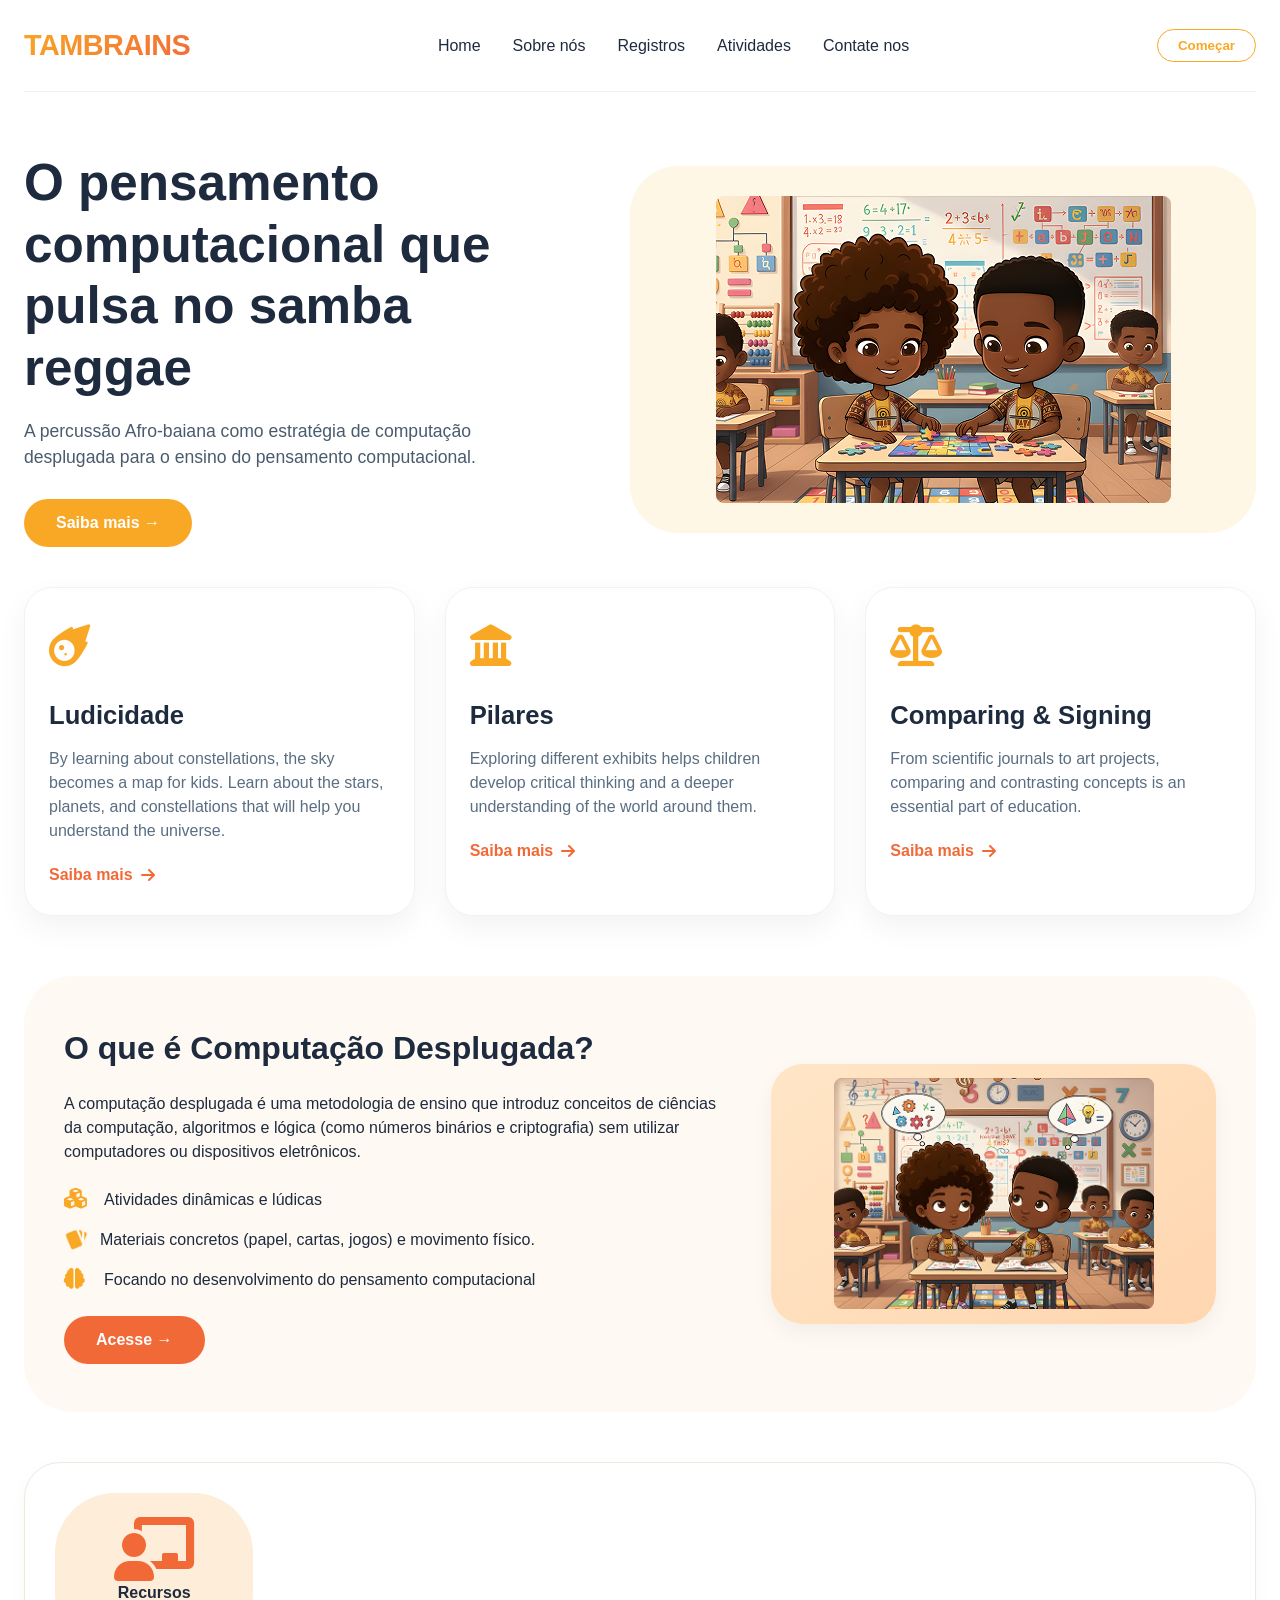
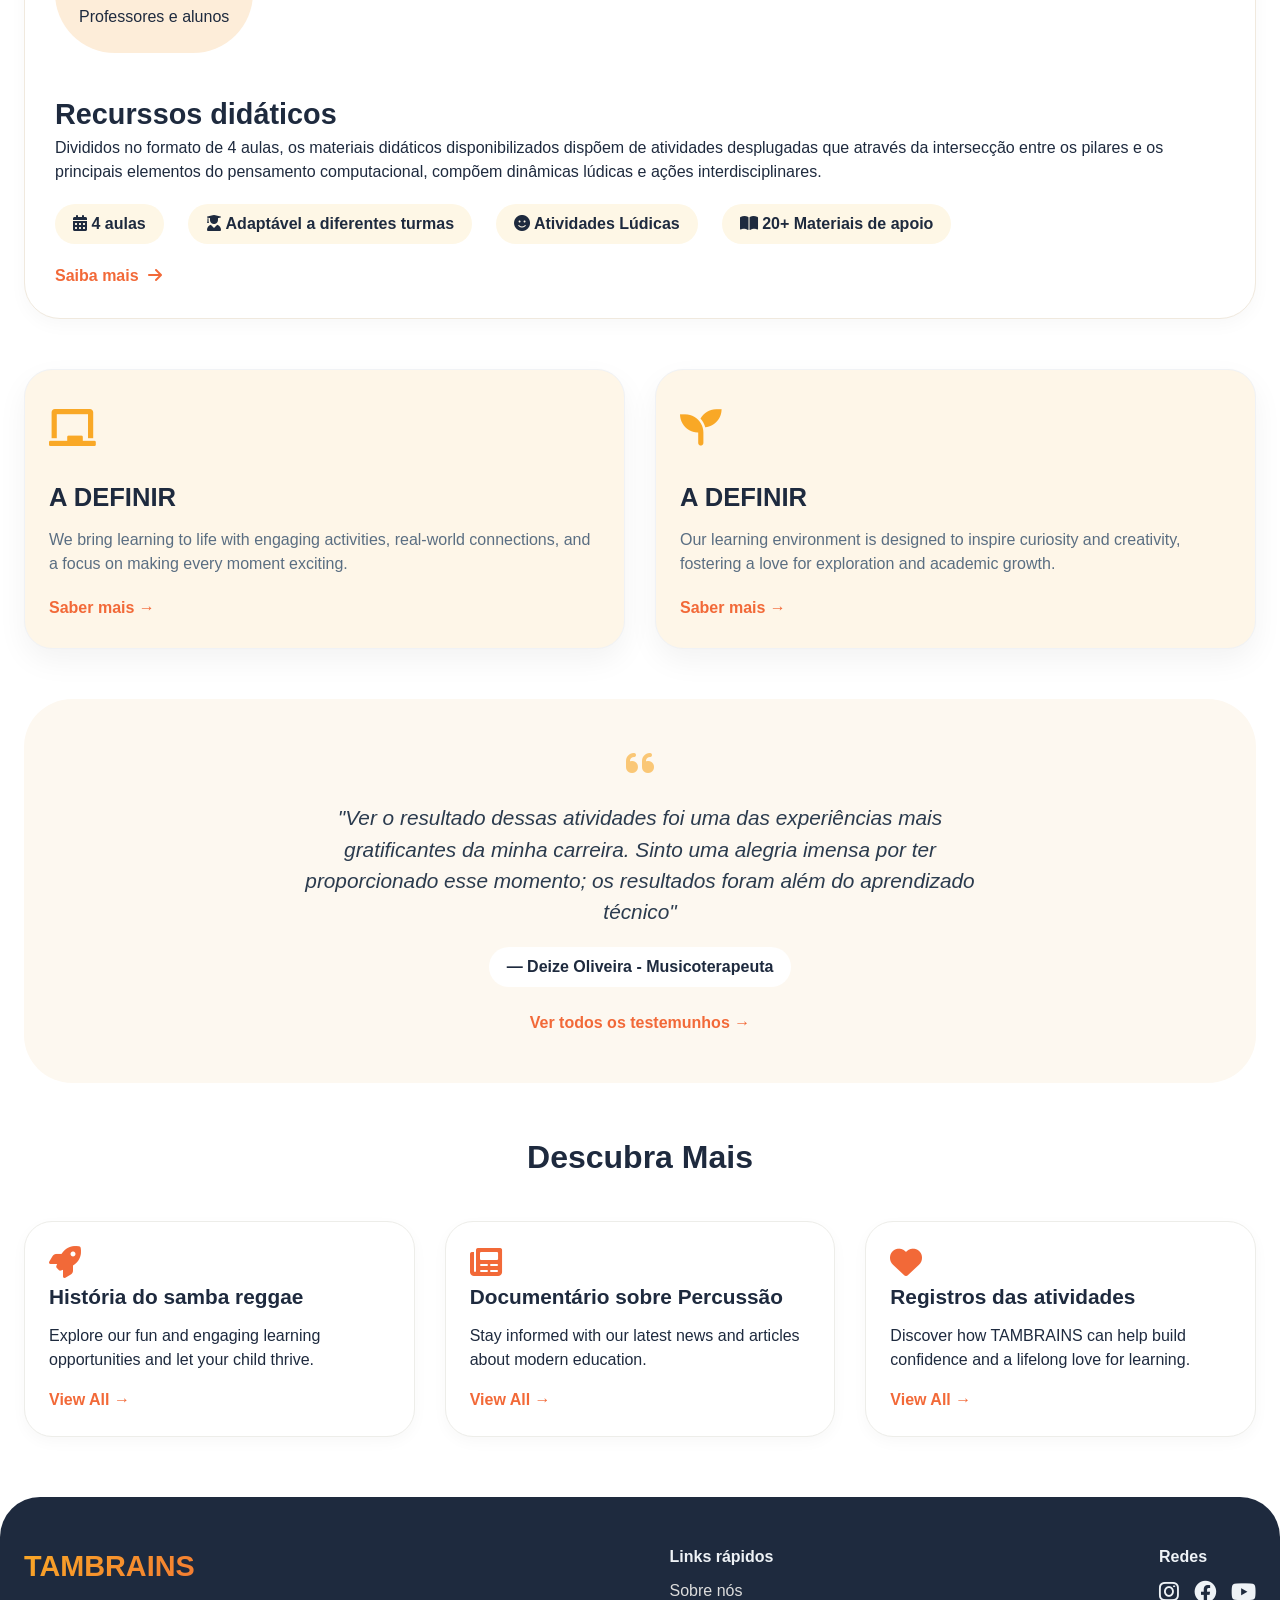
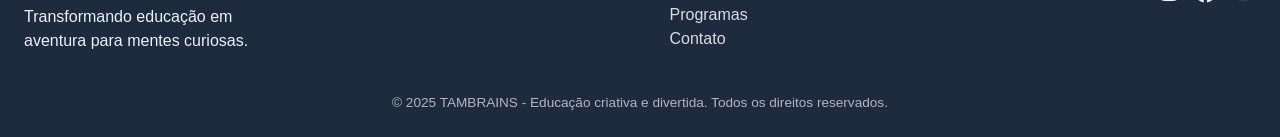
==== commit ec7551ed: "correção de imagem" ====
--- a/index.html
+++ b/index.html
@@ -74,7 +74,7 @@
             <a href="#" class="btn-primary" style="background:#F26938;">Acesse →</a>
         </div>
         <div class="features-img">
-            <img src="assets/images/img2.png" alt="Descrição da imagem" style="width: 320px; height: auto;">
+            <img src="assets/images/Img2.png" alt="Descrição da imagem" style="width: 320px; height: auto;">
         </div>
         </div>
 
